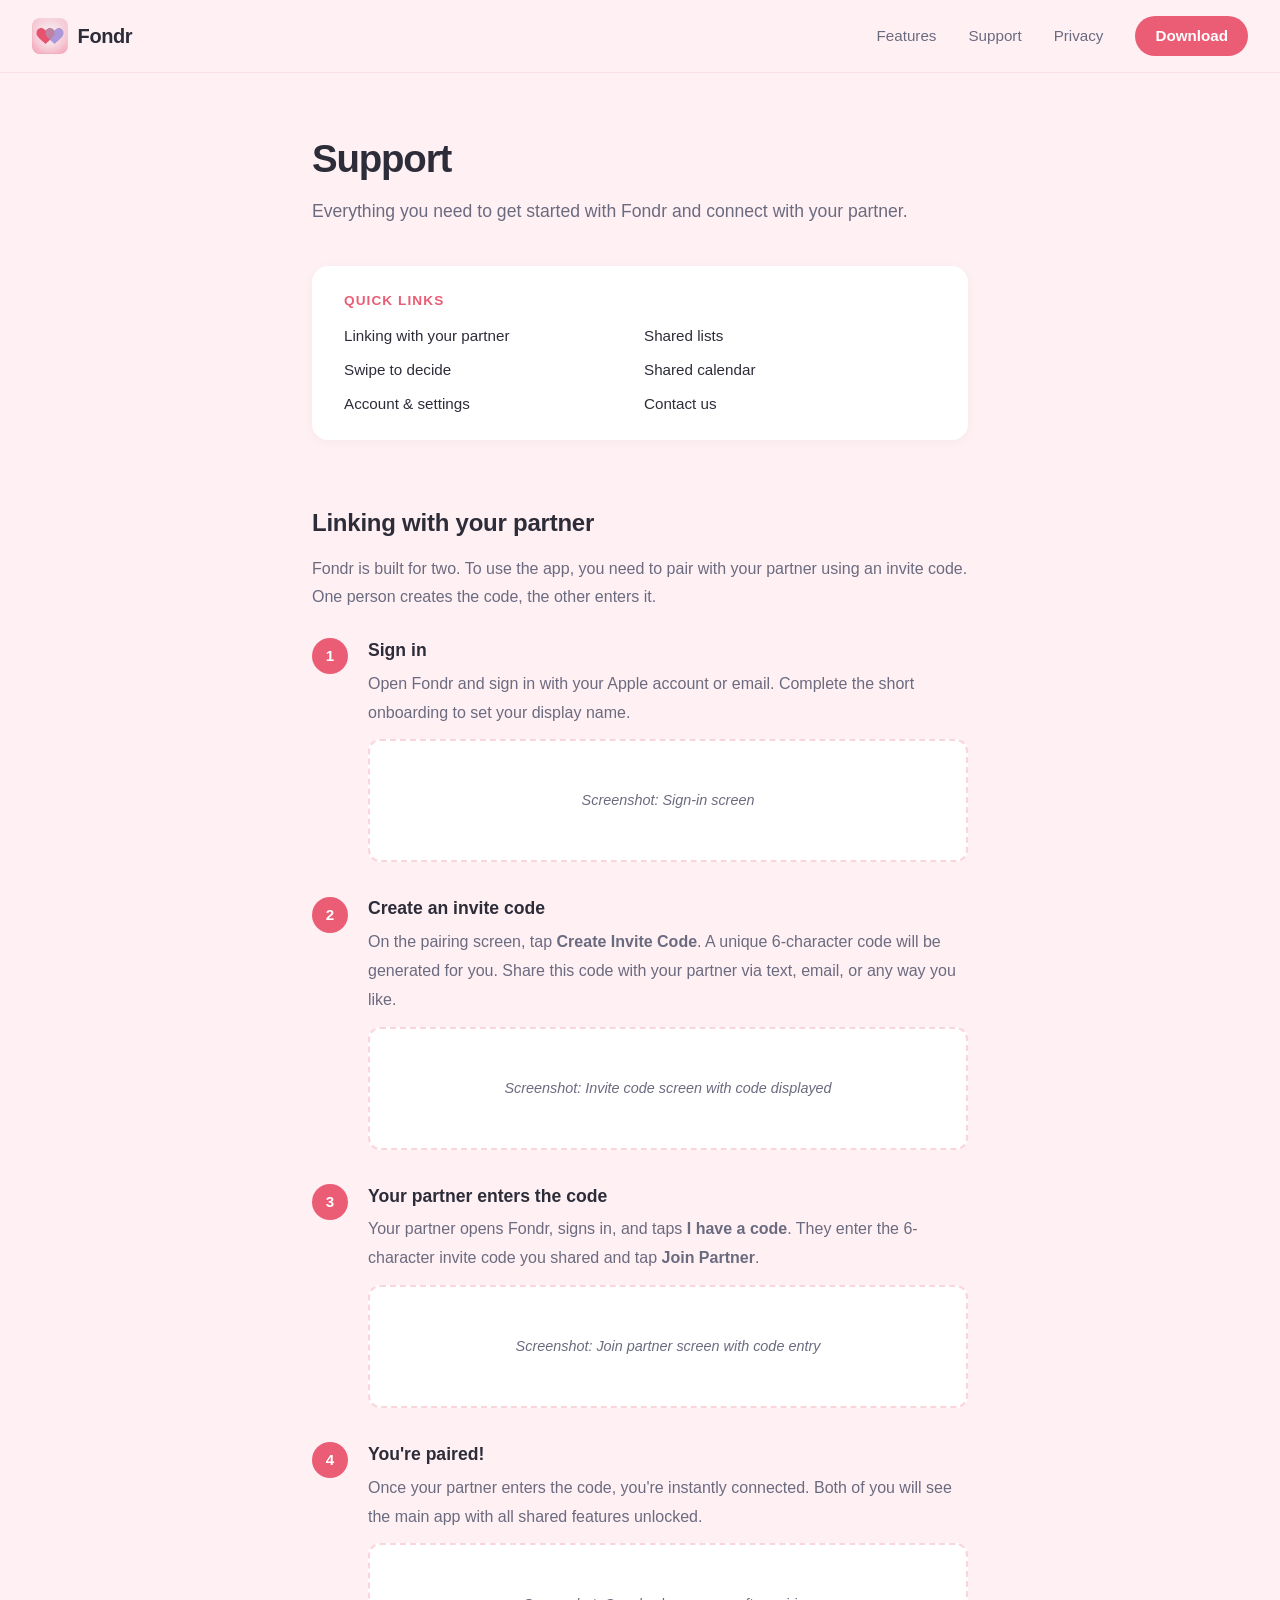
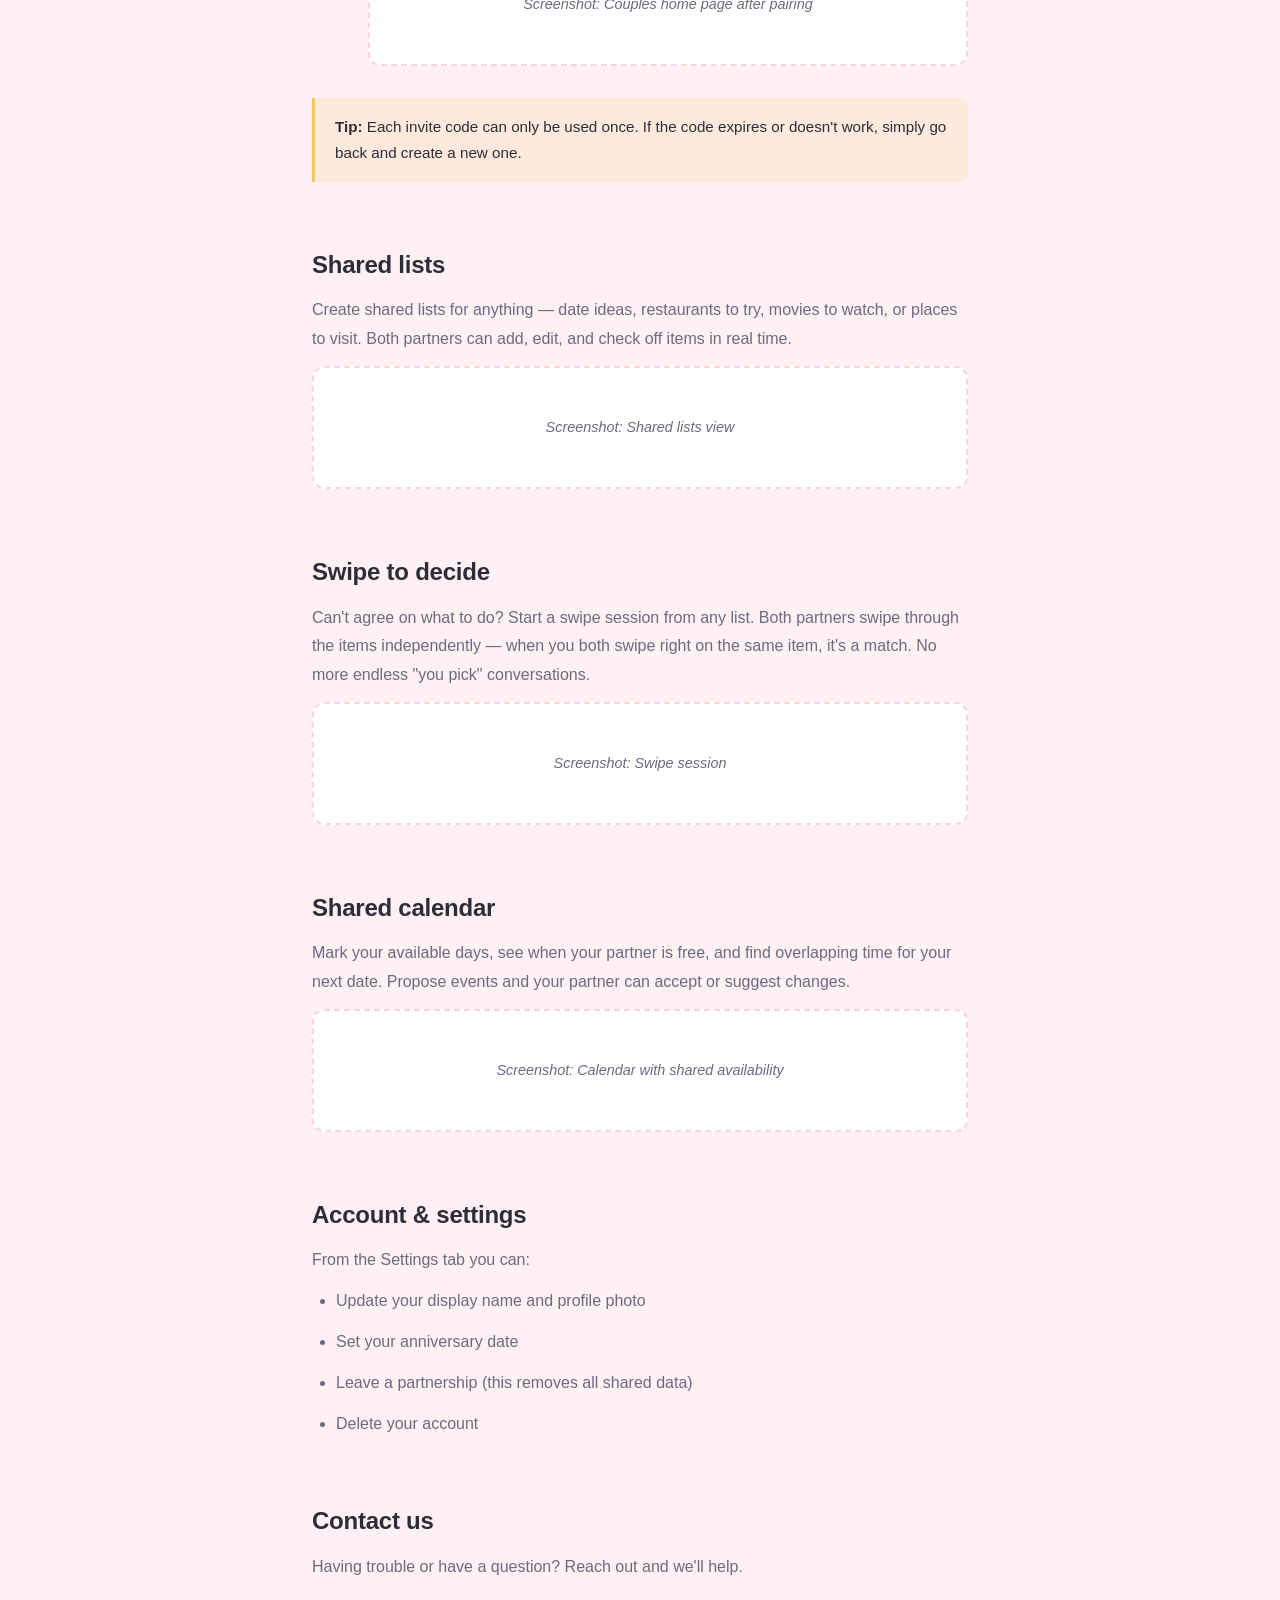
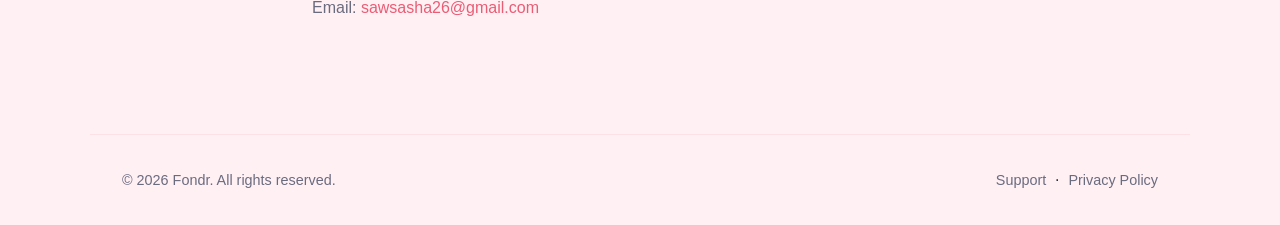
==== support.html @ 7837d965 "Initial website with landing page, privacy policy, and support page" ====
<!DOCTYPE html>
<html lang="en">
<head>
    <meta charset="UTF-8">
    <meta name="viewport" content="width=device-width, initial-scale=1.0">
    <title>Fondr — Support</title>
    <meta name="description" content="Get help with Fondr. Learn how to pair with your partner, manage shared lists, and more.">
    <link rel="stylesheet" href="style.css">
    <link rel="icon" href="Fondr-Icon.jpg" type="image/jpeg">
</head>
<body>

<nav>
    <a href="/" class="nav-brand">
        <img src="Fondr-Icon.jpg" alt="Fondr">
        <span>Fondr</span>
    </a>
    <div class="nav-links">
        <a href="index.html#features">Features</a>
        <a href="support.html">Support</a>
        <a href="privacy.html">Privacy</a>
        <a href="index.html#download" class="nav-cta">Download</a>
    </div>
</nav>

<section class="support">
    <h1>Support</h1>
    <p class="support-intro">Everything you need to get started with Fondr and connect with your partner.</p>

    <div class="support-toc">
        <h3>Quick links</h3>
        <ul>
            <li><a href="#pairing">Linking with your partner</a></li>
            <li><a href="#lists">Shared lists</a></li>
            <li><a href="#swipe">Swipe to decide</a></li>
            <li><a href="#calendar">Shared calendar</a></li>
            <li><a href="#account">Account & settings</a></li>
            <li><a href="#contact">Contact us</a></li>
        </ul>
    </div>

    <article id="pairing">
        <h2>Linking with your partner</h2>
        <p>Fondr is built for two. To use the app, you need to pair with your partner using an invite code. One person creates the code, the other enters it.</p>

        <div class="steps">
            <div class="step">
                <div class="step-number">1</div>
                <div class="step-content">
                    <h3>Sign in</h3>
                    <p>Open Fondr and sign in with your Apple account or email. Complete the short onboarding to set your display name.</p>
                    <div class="screenshot-placeholder">
                        <span>Screenshot: Sign-in screen</span>
                    </div>
                </div>
            </div>

            <div class="step">
                <div class="step-number">2</div>
                <div class="step-content">
                    <h3>Create an invite code</h3>
                    <p>On the pairing screen, tap <strong>Create Invite Code</strong>. A unique 6-character code will be generated for you. Share this code with your partner via text, email, or any way you like.</p>
                    <div class="screenshot-placeholder">
                        <span>Screenshot: Invite code screen with code displayed</span>
                    </div>
                </div>
            </div>

            <div class="step">
                <div class="step-number">3</div>
                <div class="step-content">
                    <h3>Your partner enters the code</h3>
                    <p>Your partner opens Fondr, signs in, and taps <strong>I have a code</strong>. They enter the 6-character invite code you shared and tap <strong>Join Partner</strong>.</p>
                    <div class="screenshot-placeholder">
                        <span>Screenshot: Join partner screen with code entry</span>
                    </div>
                </div>
            </div>

            <div class="step">
                <div class="step-number">4</div>
                <div class="step-content">
                    <h3>You're paired!</h3>
                    <p>Once your partner enters the code, you're instantly connected. Both of you will see the main app with all shared features unlocked.</p>
                    <div class="screenshot-placeholder">
                        <span>Screenshot: Couples home page after pairing</span>
                    </div>
                </div>
            </div>
        </div>

        <div class="support-note">
            <strong>Tip:</strong> Each invite code can only be used once. If the code expires or doesn't work, simply go back and create a new one.
        </div>
    </article>

    <article id="lists">
        <h2>Shared lists</h2>
        <p>Create shared lists for anything — date ideas, restaurants to try, movies to watch, or places to visit. Both partners can add, edit, and check off items in real time.</p>
        <div class="screenshot-placeholder">
            <span>Screenshot: Shared lists view</span>
        </div>
    </article>

    <article id="swipe">
        <h2>Swipe to decide</h2>
        <p>Can't agree on what to do? Start a swipe session from any list. Both partners swipe through the items independently — when you both swipe right on the same item, it's a match. No more endless "you pick" conversations.</p>
        <div class="screenshot-placeholder">
            <span>Screenshot: Swipe session</span>
        </div>
    </article>

    <article id="calendar">
        <h2>Shared calendar</h2>
        <p>Mark your available days, see when your partner is free, and find overlapping time for your next date. Propose events and your partner can accept or suggest changes.</p>
        <div class="screenshot-placeholder">
            <span>Screenshot: Calendar with shared availability</span>
        </div>
    </article>

    <article id="account">
        <h2>Account & settings</h2>
        <p>From the Settings tab you can:</p>
        <ul>
            <li>Update your display name and profile photo</li>
            <li>Set your anniversary date</li>
            <li>Leave a partnership (this removes all shared data)</li>
            <li>Delete your account</li>
        </ul>
    </article>

    <article id="contact">
        <h2>Contact us</h2>
        <p>Having trouble or have a question? Reach out and we'll help.</p>
        <p>Email: <a href="mailto:sawsasha26@gmail.com">sawsasha26@gmail.com</a></p>
    </article>
</section>

<footer>
    <p>&copy; 2026 Fondr. All rights reserved.</p>
    <div>
        <a href="support.html">Support</a>
        &nbsp;&middot;&nbsp;
        <a href="privacy.html">Privacy Policy</a>
    </div>
</footer>

</body>
</html>
---- style.css ----
* {
    margin: 0;
    padding: 0;
    box-sizing: border-box;
}

:root {
    --primary: #EA5D75;
    --secondary: #AF9CDD;
    --accent: #F2C85F;
    --bg: #FFF0F3;
    --bg-white: #ffffff;
    --text: #2D2D3A;
    --text-light: #6B6B80;
    --phone-frame: #1a1a2e;
}

html {
    scroll-behavior: smooth;
}

body {
    font-family: -apple-system, BlinkMacSystemFont, 'SF Pro Display', 'Segoe UI', Roboto, sans-serif;
    background: var(--bg);
    color: var(--text);
    line-height: 1.6;
    overflow-x: hidden;
}

/* ── Navigation ── */

nav {
    position: fixed;
    top: 0;
    width: 100%;
    z-index: 100;
    padding: 1rem 2rem;
    background: rgba(255, 240, 243, 0.85);
    backdrop-filter: blur(20px);
    -webkit-backdrop-filter: blur(20px);
    border-bottom: 1px solid rgba(234, 93, 117, 0.1);
    display: flex;
    justify-content: space-between;
    align-items: center;
}

.nav-brand {
    display: flex;
    align-items: center;
    gap: 0.6rem;
    text-decoration: none;
    color: var(--text);
}

.nav-brand img {
    width: 36px;
    height: 36px;
    border-radius: 8px;
}

.nav-brand span {
    font-size: 1.25rem;
    font-weight: 700;
    letter-spacing: -0.02em;
}

.nav-links {
    display: flex;
    gap: 2rem;
    align-items: center;
}

.nav-links a {
    text-decoration: none;
    color: var(--text-light);
    font-size: 0.95rem;
    font-weight: 500;
    transition: color 0.2s;
}

.nav-links a:hover {
    color: var(--primary);
}

.nav-cta {
    background: var(--primary) !important;
    color: white !important;
    padding: 0.5rem 1.25rem;
    border-radius: 100px;
    font-weight: 600 !important;
    transition: transform 0.2s, box-shadow 0.2s !important;
}

.nav-cta:hover {
    transform: translateY(-1px);
    box-shadow: 0 4px 16px rgba(234, 93, 117, 0.35);
}

/* ── Hero ── */

.hero {
    min-height: 100vh;
    display: flex;
    flex-direction: column;
    align-items: center;
    justify-content: center;
    text-align: center;
    padding: 8rem 2rem 4rem;
    position: relative;
}

.hero::before {
    content: '';
    position: absolute;
    top: -20%;
    left: 50%;
    transform: translateX(-50%);
    width: 600px;
    height: 600px;
    background: radial-gradient(circle, rgba(234, 93, 117, 0.12) 0%, rgba(175, 156, 221, 0.08) 50%, transparent 70%);
    border-radius: 50%;
    pointer-events: none;
}

.hero-icon {
    width: 120px;
    height: 120px;
    border-radius: 28px;
    box-shadow: 0 8px 40px rgba(234, 93, 117, 0.25);
    margin-bottom: 2rem;
    position: relative;
    opacity: 0;
    transform: scale(0.8) translateY(20px);
    animation: heroFadeScale 0.8s cubic-bezier(0.16, 1, 0.3, 1) 0.1s forwards;
}

.hero h1 {
    font-size: 4rem;
    font-weight: 800;
    letter-spacing: -0.04em;
    line-height: 1.1;
    margin-bottom: 1rem;
    background: linear-gradient(135deg, var(--primary), var(--secondary));
    -webkit-background-clip: text;
    -webkit-text-fill-color: transparent;
    background-clip: text;
    opacity: 0;
    transform: translateY(30px);
    animation: heroFadeUp 0.8s cubic-bezier(0.16, 1, 0.3, 1) 0.3s forwards;
}

.hero .tagline {
    font-size: 1.35rem;
    color: var(--text-light);
    max-width: 500px;
    margin: 0 auto 2.5rem;
    font-weight: 400;
    opacity: 0;
    transform: translateY(20px);
    animation: heroFadeUp 0.8s cubic-bezier(0.16, 1, 0.3, 1) 0.5s forwards;
}

.hero .app-store-badge {
    opacity: 0;
    transform: translateY(20px);
    animation: heroFadeUp 0.8s cubic-bezier(0.16, 1, 0.3, 1) 0.7s forwards;
}

@keyframes heroFadeScale {
    to {
        opacity: 1;
        transform: scale(1) translateY(0);
    }
}

@keyframes heroFadeUp {
    to {
        opacity: 1;
        transform: translateY(0);
    }
}

.app-store-badge {
    display: inline-block;
    transition: transform 0.2s;
}

.app-store-badge:hover {
    transform: translateY(-2px);
}

.app-store-badge img {
    height: 54px;
}

/* ── Features ── */

.features {
    max-width: 1100px;
    margin: 0 auto;
    padding: 2rem 2rem 6rem;
}

.feature {
    display: flex;
    align-items: center;
    gap: 5rem;
    padding: 5rem 0;
}

.feature:nth-child(even) {
    flex-direction: row-reverse;
}

/* ── Staggered scroll reveal ── */

.feature-text {
    flex: 1;
    opacity: 0;
    transform: translateX(-60px);
    transition: opacity 0.9s cubic-bezier(0.16, 1, 0.3, 1),
                transform 0.9s cubic-bezier(0.16, 1, 0.3, 1);
}

.feature:nth-child(even) .feature-text {
    transform: translateX(60px);
}

.feature.visible .feature-text {
    opacity: 1;
    transform: translateX(0);
}

.feature .phone-mockup {
    opacity: 0;
    transform: translateY(80px) rotate(4deg);
    transition: opacity 0.9s cubic-bezier(0.16, 1, 0.3, 1) 0.15s,
                transform 0.9s cubic-bezier(0.16, 1, 0.3, 1) 0.15s;
}

.feature:nth-child(even) .phone-mockup {
    transform: translateY(80px) rotate(-4deg);
}

.feature.visible .phone-mockup {
    opacity: 1;
    transform: translateY(0) rotate(0deg);
}

.feature-label {
    display: inline-block;
    font-size: 0.8rem;
    font-weight: 700;
    text-transform: uppercase;
    letter-spacing: 0.1em;
    color: var(--primary);
    background: rgba(234, 93, 117, 0.1);
    padding: 0.35rem 0.9rem;
    border-radius: 100px;
    margin-bottom: 1rem;
    opacity: 0;
    transform: translateY(10px);
    transition: opacity 0.6s cubic-bezier(0.16, 1, 0.3, 1) 0.2s,
                transform 0.6s cubic-bezier(0.16, 1, 0.3, 1) 0.2s;
}

.feature.visible .feature-label {
    opacity: 1;
    transform: translateY(0);
}

.feature-text h2 {
    font-size: 2.4rem;
    font-weight: 800;
    letter-spacing: -0.03em;
    line-height: 1.15;
    margin-bottom: 1rem;
    opacity: 0;
    transform: translateY(20px);
    transition: opacity 0.7s cubic-bezier(0.16, 1, 0.3, 1) 0.3s,
                transform 0.7s cubic-bezier(0.16, 1, 0.3, 1) 0.3s;
}

.feature.visible .feature-text h2 {
    opacity: 1;
    transform: translateY(0);
}

.feature-text p {
    font-size: 1.1rem;
    color: var(--text-light);
    line-height: 1.7;
    max-width: 420px;
    opacity: 0;
    transform: translateY(20px);
    transition: opacity 0.7s cubic-bezier(0.16, 1, 0.3, 1) 0.45s,
                transform 0.7s cubic-bezier(0.16, 1, 0.3, 1) 0.45s;
}

.feature.visible .feature-text p {
    opacity: 1;
    transform: translateY(0);
}

/* ── Phone Mockup ── */

.phone-mockup {
    flex-shrink: 0;
    width: 270px;
    height: 555px;
    background: var(--phone-frame);
    border-radius: 40px;
    padding: 12px;
    box-shadow:
        0 20px 60px rgba(26, 26, 46, 0.2),
        0 0 0 1px rgba(255, 255, 255, 0.1) inset;
    position: relative;
}

.phone-mockup::before {
    content: '';
    position: absolute;
    top: 12px;
    left: 50%;
    transform: translateX(-50%);
    width: 100px;
    height: 28px;
    background: var(--phone-frame);
    border-radius: 0 0 18px 18px;
    z-index: 2;
}

.phone-screen {
    width: 100%;
    height: 100%;
    border-radius: 30px;
    overflow: hidden;
    background: var(--bg);
}

.phone-screen img {
    width: 100%;
    height: 100%;
    object-fit: cover;
    object-position: top;
}

/* ── CTA Section ── */

.cta-section {
    text-align: center;
    padding: 6rem 2rem 8rem;
    position: relative;
    opacity: 0;
    transform: translateY(40px);
    transition: opacity 0.9s cubic-bezier(0.16, 1, 0.3, 1),
                transform 0.9s cubic-bezier(0.16, 1, 0.3, 1);
}

.cta-section.visible {
    opacity: 1;
    transform: translateY(0);
}

.cta-section::before {
    content: '';
    position: absolute;
    bottom: 0;
    left: 50%;
    transform: translateX(-50%);
    width: 800px;
    height: 400px;
    background: radial-gradient(ellipse, rgba(175, 156, 221, 0.1) 0%, transparent 70%);
    pointer-events: none;
}

.cta-section h2 {
    font-size: 2.8rem;
    font-weight: 800;
    letter-spacing: -0.03em;
    margin-bottom: 1rem;
}

.cta-section p {
    color: var(--text-light);
    font-size: 1.15rem;
    margin-bottom: 2rem;
}

/* ── Footer ── */

footer {
    border-top: 1px solid rgba(234, 93, 117, 0.1);
    padding: 2rem;
    text-align: center;
    display: flex;
    justify-content: space-between;
    align-items: center;
    max-width: 1100px;
    margin: 0 auto;
}

footer p {
    color: var(--text-light);
    font-size: 0.9rem;
}

footer a {
    color: var(--text-light);
    text-decoration: none;
    font-size: 0.9rem;
    transition: color 0.2s;
}

footer a:hover {
    color: var(--primary);
}

/* ── Privacy Policy Page ── */

.privacy {
    max-width: 720px;
    margin: 0 auto;
    padding: 8rem 2rem 4rem;
}

.privacy h1 {
    font-size: 2.4rem;
    font-weight: 800;
    letter-spacing: -0.03em;
    margin-bottom: 0.5rem;
}

.privacy .effective-date {
    color: var(--text-light);
    margin-bottom: 2.5rem;
    font-size: 0.95rem;
}

.privacy h2 {
    font-size: 1.35rem;
    font-weight: 700;
    margin-top: 2.5rem;
    margin-bottom: 0.75rem;
    letter-spacing: -0.01em;
}

.privacy p,
.privacy li {
    color: var(--text-light);
    font-size: 1rem;
    line-height: 1.8;
    margin-bottom: 0.75rem;
}

.privacy ul {
    padding-left: 1.5rem;
    margin-bottom: 1rem;
}

.privacy a {
    color: var(--primary);
    text-decoration: none;
}

.privacy a:hover {
    text-decoration: underline;
}

/* ── Support Page ── */

.support {
    max-width: 720px;
    margin: 0 auto;
    padding: 8rem 2rem 4rem;
}

.support h1 {
    font-size: 2.4rem;
    font-weight: 800;
    letter-spacing: -0.03em;
    margin-bottom: 0.5rem;
}

.support-intro {
    color: var(--text-light);
    font-size: 1.1rem;
    margin-bottom: 2.5rem;
}

.support-toc {
    background: var(--bg-white);
    border-radius: 16px;
    padding: 1.5rem 2rem;
    margin-bottom: 3rem;
    box-shadow: 0 2px 12px rgba(0, 0, 0, 0.04);
}

.support-toc h3 {
    font-size: 0.85rem;
    font-weight: 700;
    text-transform: uppercase;
    letter-spacing: 0.08em;
    color: var(--primary);
    margin-bottom: 0.75rem;
}

.support-toc ul {
    list-style: none;
    padding: 0;
    display: grid;
    grid-template-columns: 1fr 1fr;
    gap: 0.5rem;
}

.support-toc a {
    color: var(--text);
    text-decoration: none;
    font-size: 0.95rem;
    font-weight: 500;
    transition: color 0.2s;
}

.support-toc a:hover {
    color: var(--primary);
}

.support article {
    margin-bottom: 3rem;
    padding-top: 1rem;
}

.support article h2 {
    font-size: 1.5rem;
    font-weight: 700;
    letter-spacing: -0.01em;
    margin-bottom: 0.75rem;
}

.support article p,
.support article li {
    color: var(--text-light);
    font-size: 1rem;
    line-height: 1.8;
    margin-bottom: 0.75rem;
}

.support article ul {
    padding-left: 1.5rem;
    margin-bottom: 1rem;
}

.support article a {
    color: var(--primary);
    text-decoration: none;
}

.support article a:hover {
    text-decoration: underline;
}

.steps {
    margin: 1.5rem 0 2rem;
}

.step {
    display: flex;
    gap: 1.25rem;
    margin-bottom: 2rem;
}

.step-number {
    flex-shrink: 0;
    width: 36px;
    height: 36px;
    background: var(--primary);
    color: white;
    border-radius: 50%;
    display: flex;
    align-items: center;
    justify-content: center;
    font-weight: 700;
    font-size: 0.95rem;
    margin-top: 0.15rem;
}

.step-content h3 {
    font-size: 1.1rem;
    font-weight: 700;
    margin-bottom: 0.35rem;
}

.step-content p {
    color: var(--text-light);
    font-size: 0.95rem;
    line-height: 1.7;
    margin-bottom: 0.75rem;
}

.screenshot-placeholder {
    background: var(--bg-white);
    border: 2px dashed rgba(234, 93, 117, 0.25);
    border-radius: 12px;
    padding: 3rem 1.5rem;
    text-align: center;
    color: var(--text-light);
    font-size: 0.9rem;
    font-style: italic;
    margin-top: 0.5rem;
}

.support-note {
    background: rgba(242, 200, 95, 0.15);
    border-left: 3px solid var(--accent);
    border-radius: 0 8px 8px 0;
    padding: 1rem 1.25rem;
    font-size: 0.95rem;
    color: var(--text);
    line-height: 1.7;
}

/* ── Responsive ── */

@media (max-width: 768px) {
    nav {
        padding: 0.75rem 1.25rem;
    }

    .nav-links {
        gap: 1rem;
    }

    .nav-links a:not(.nav-cta) {
        display: none;
    }

    .hero {
        padding: 7rem 1.5rem 3rem;
        min-height: auto;
    }

    .hero h1 {
        font-size: 2.6rem;
    }

    .hero .tagline {
        font-size: 1.1rem;
    }

    .hero-icon {
        width: 90px;
        height: 90px;
        border-radius: 22px;
    }

    .features {
        padding: 0 1.5rem 3rem;
    }

    .feature {
        flex-direction: column !important;
        gap: 2.5rem;
        padding: 3rem 0;
        text-align: center;
    }

    .feature-text,
    .feature:nth-child(even) .feature-text {
        transform: translateX(0) translateY(30px);
    }

    .feature .phone-mockup,
    .feature:nth-child(even) .phone-mockup {
        transform: translateY(40px) rotate(0deg);
    }

    .feature-text p {
        max-width: 100%;
    }

    .feature-text h2 {
        font-size: 1.8rem;
    }

    .phone-mockup {
        width: 230px;
        height: 472px;
        border-radius: 34px;
        padding: 10px;
    }

    .phone-mockup::before {
        width: 85px;
        height: 24px;
        top: 10px;
        border-radius: 0 0 15px 15px;
    }

    .phone-screen {
        border-radius: 26px;
    }

    .cta-section h2 {
        font-size: 2rem;
    }

    footer {
        flex-direction: column;
        gap: 0.75rem;
    }
}
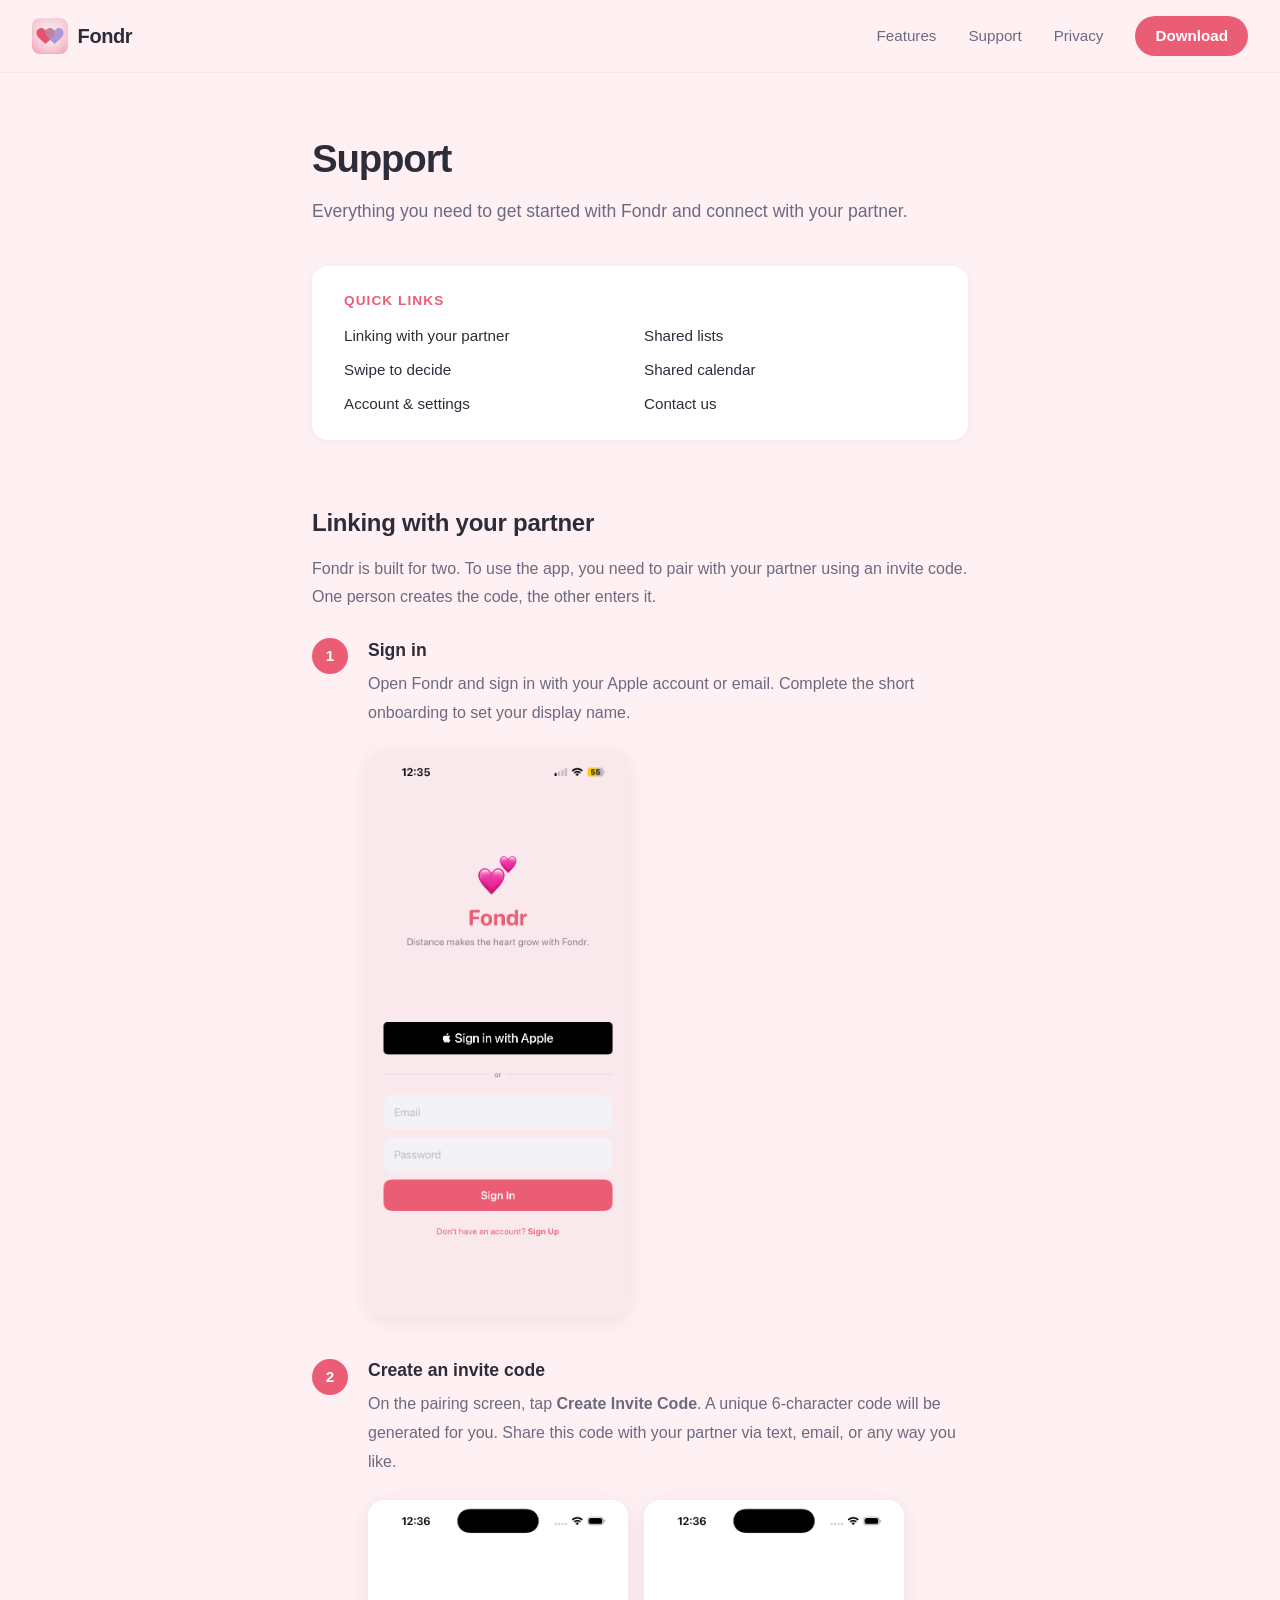
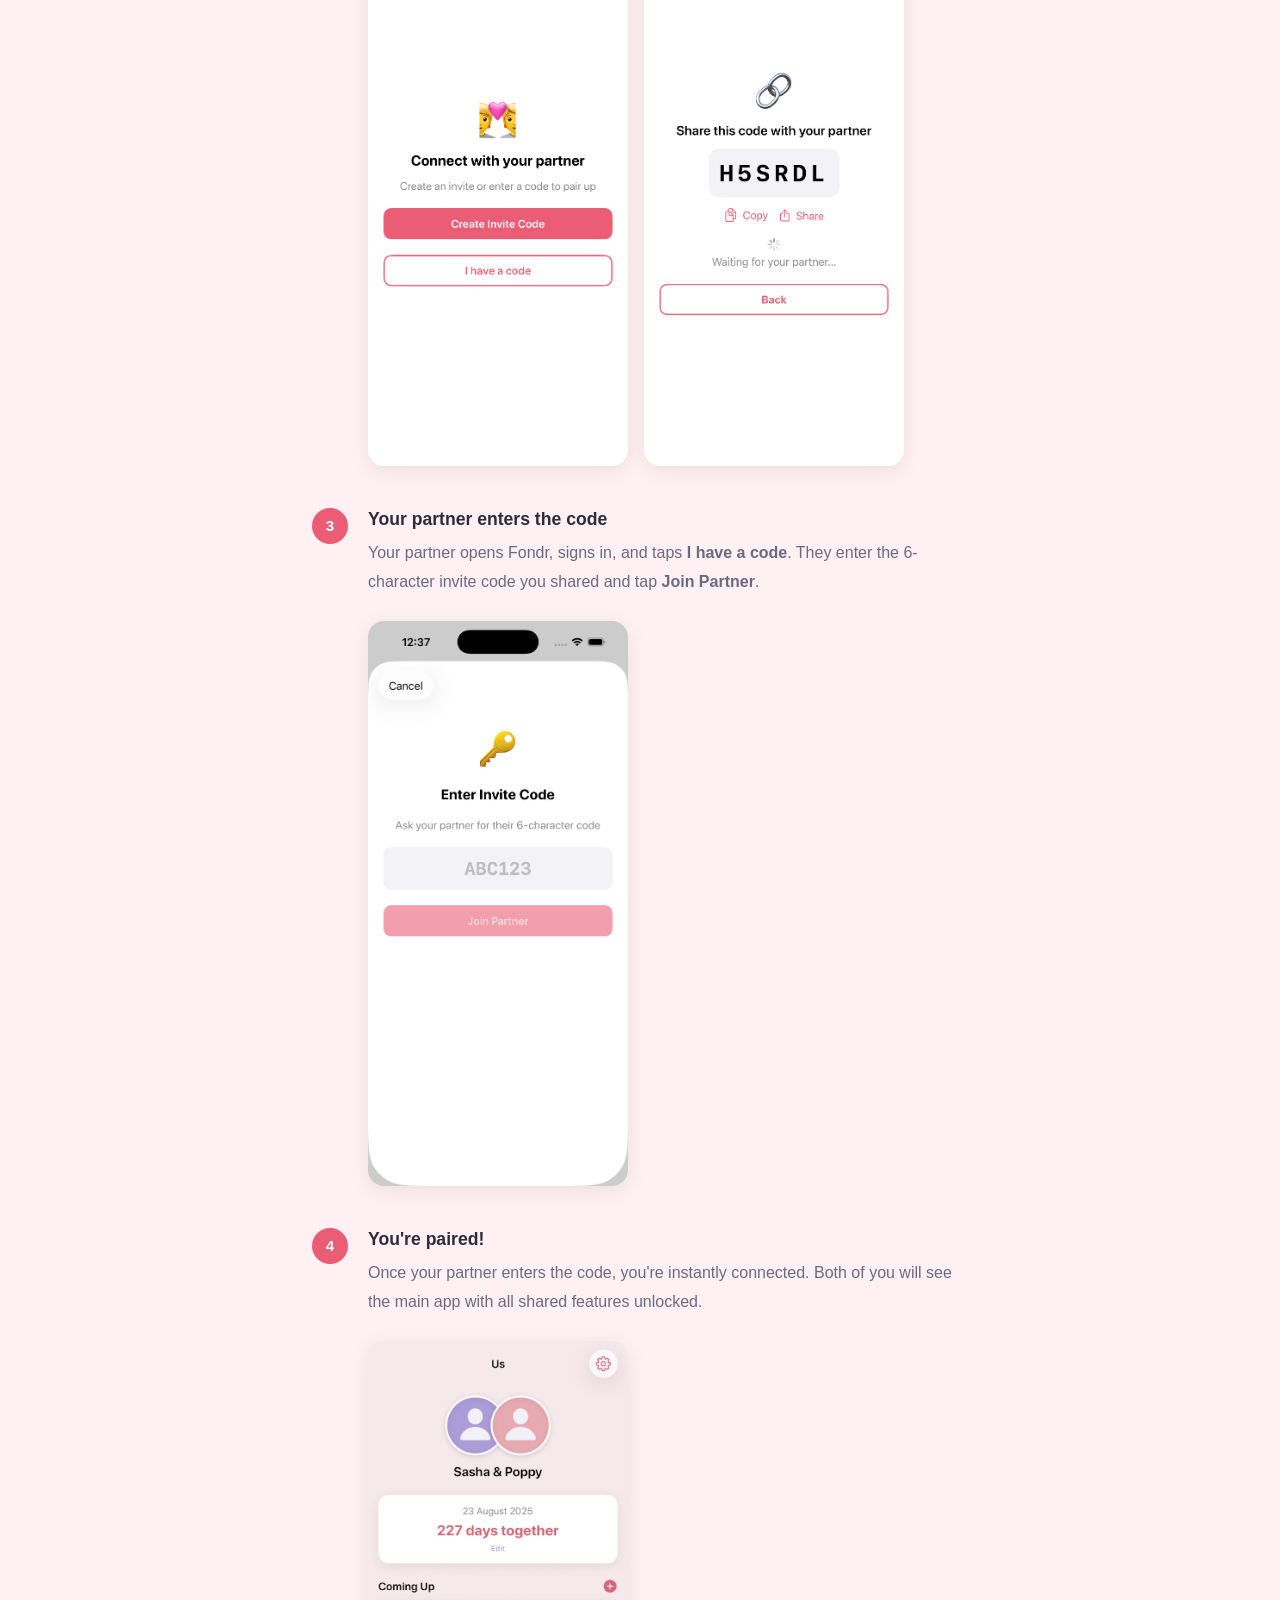
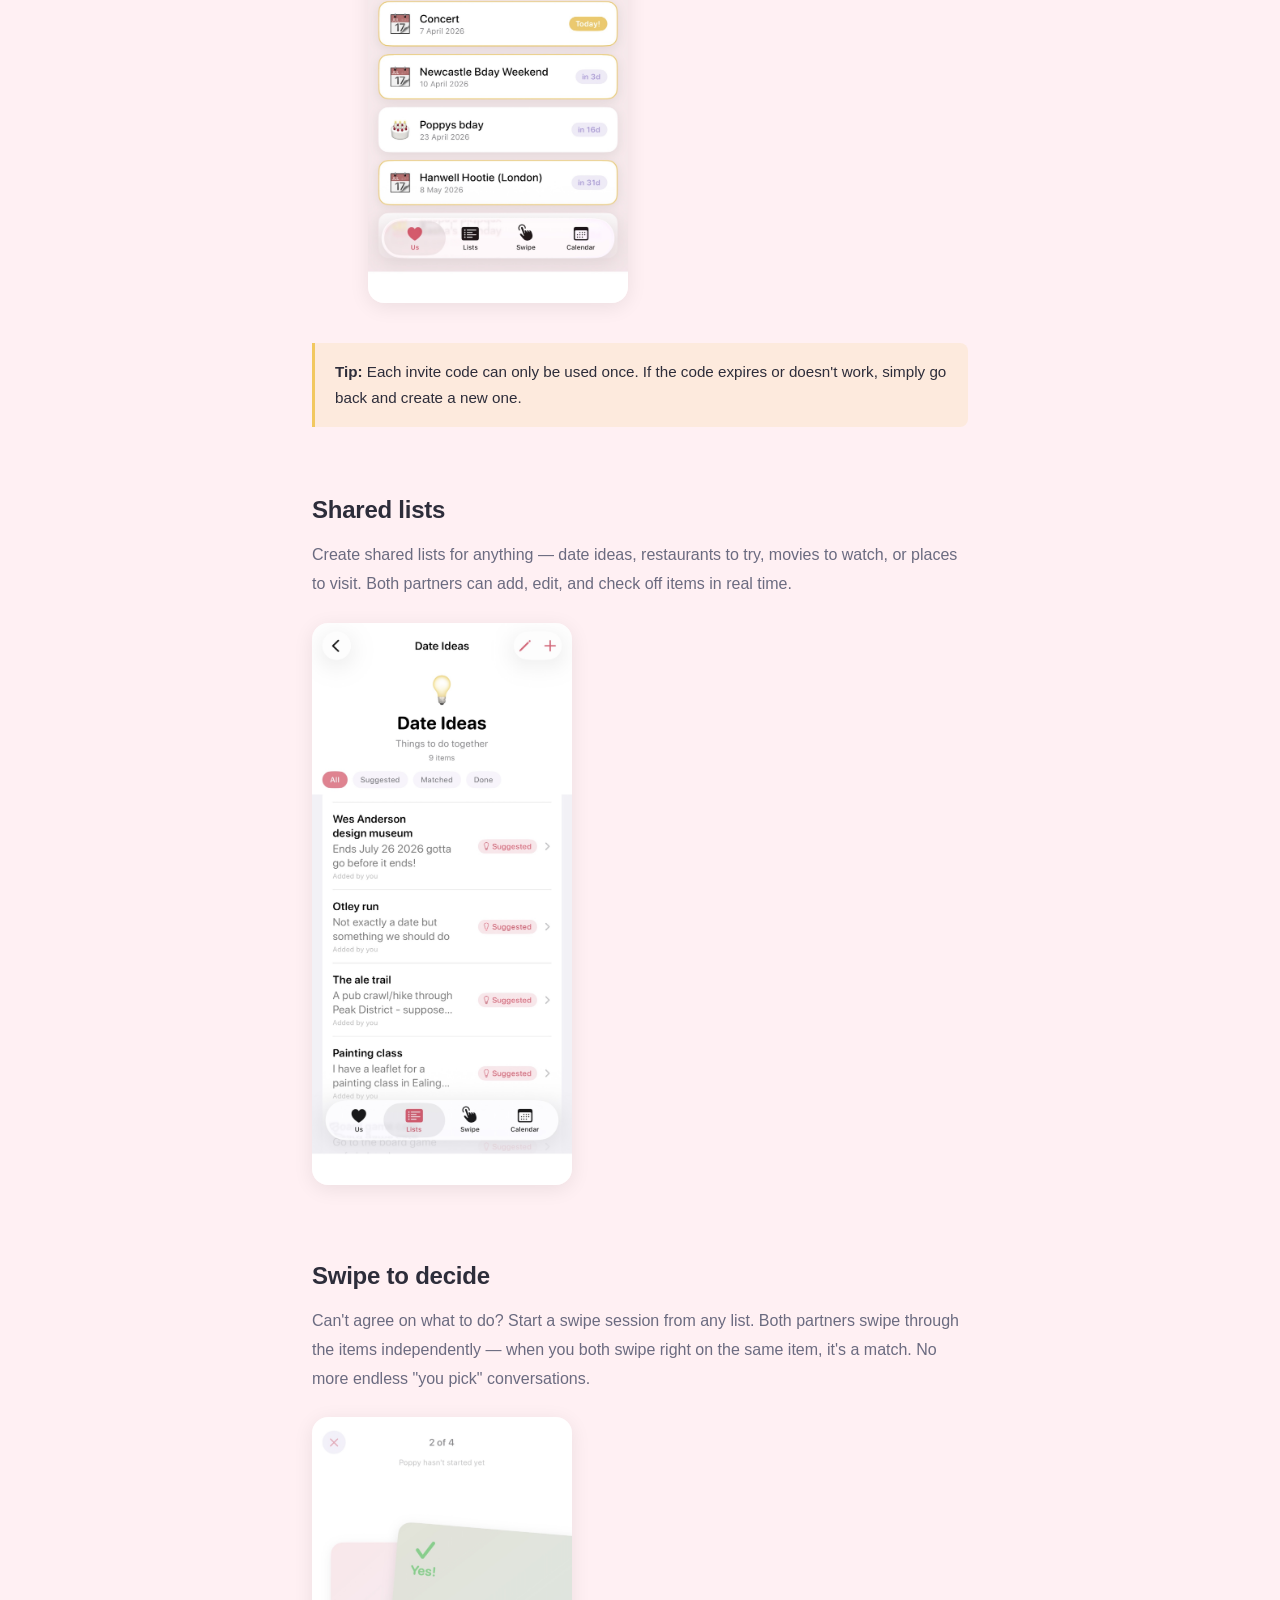
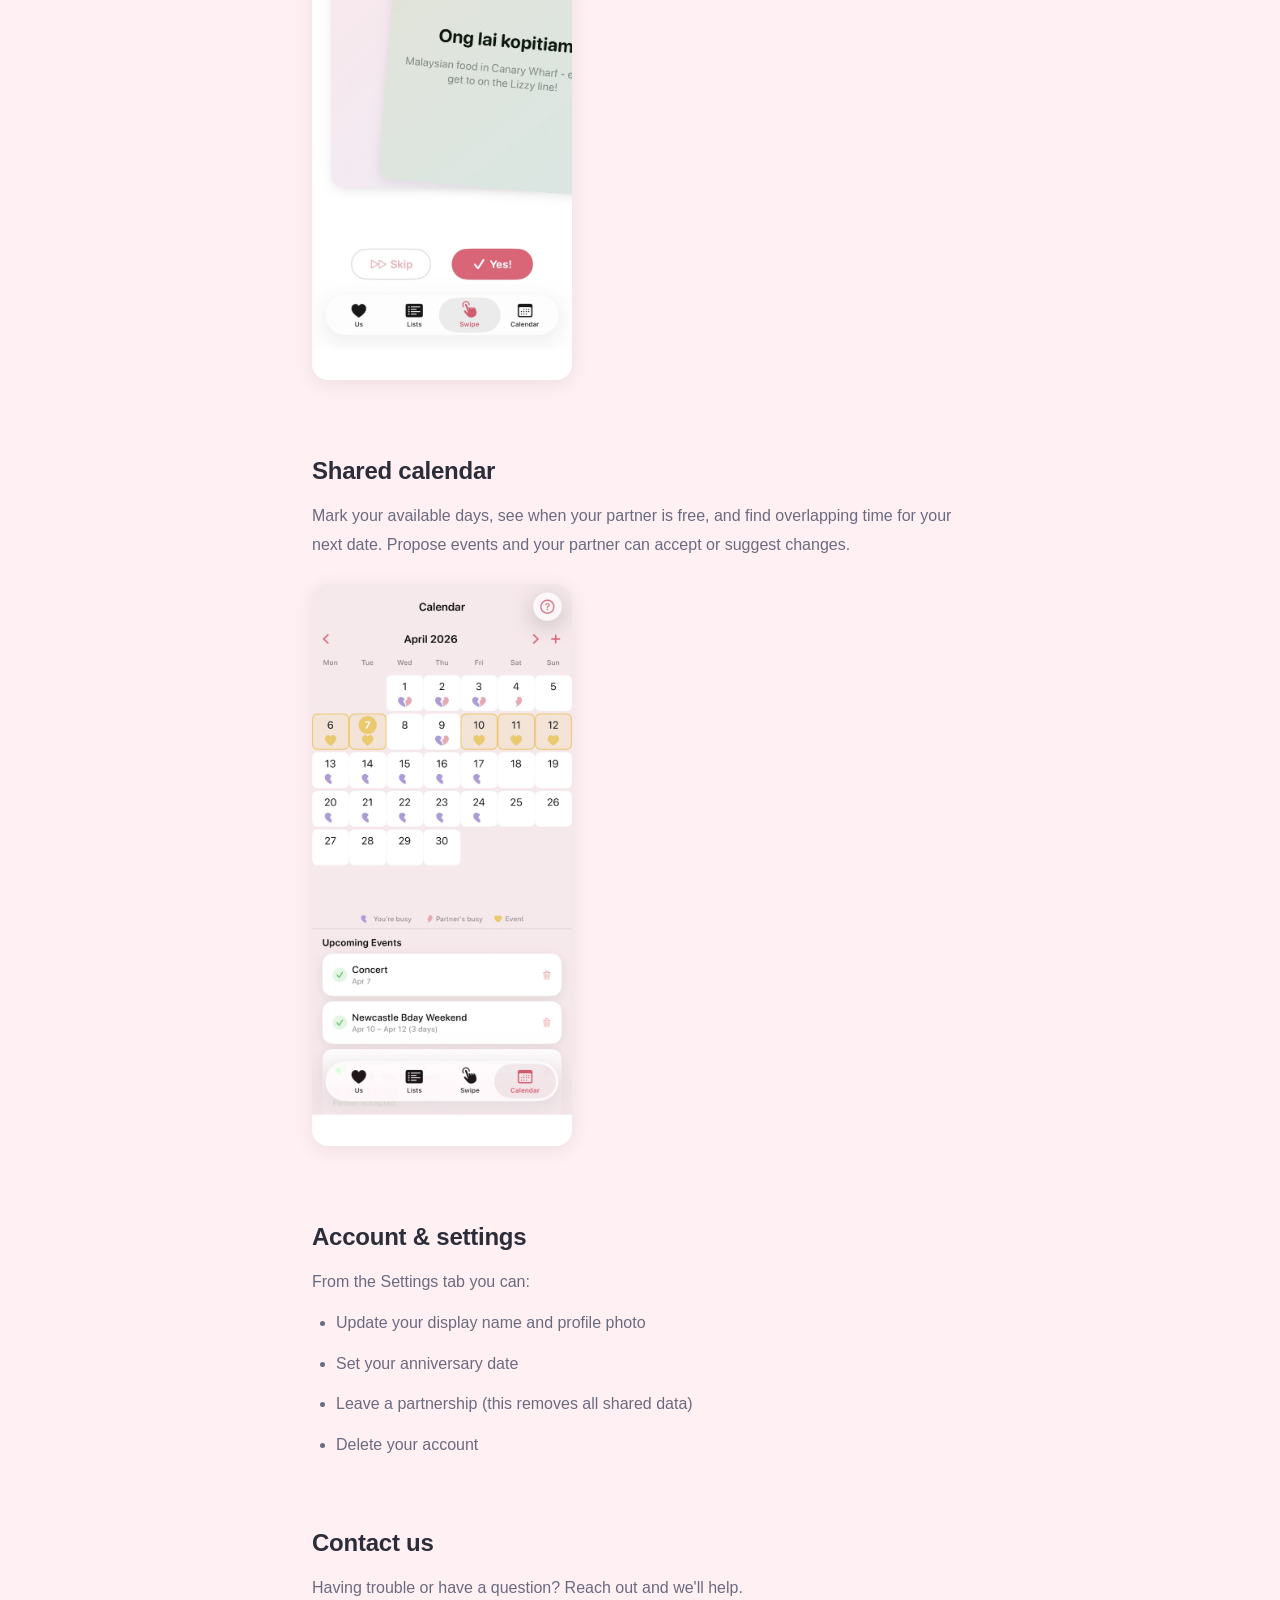
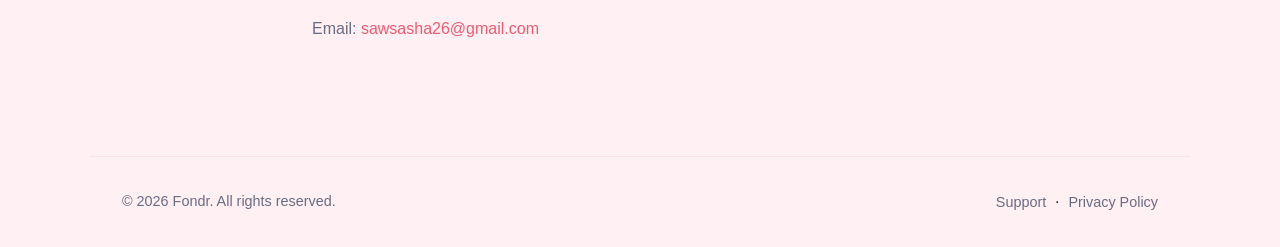
==== commit 74faafac: "Add screenshots to support page, replace placeholders with real images" ====
--- a/support.html
+++ b/support.html
@@ -49,9 +49,7 @@
                 <div class="step-content">
                     <h3>Sign in</h3>
                     <p>Open Fondr and sign in with your Apple account or email. Complete the short onboarding to set your display name.</p>
-                    <div class="screenshot-placeholder">
-                        <span>Screenshot: Sign-in screen</span>
-                    </div>
+                    <img src="screenshots/sign-in.PNG" alt="Fondr sign-in screen" class="support-screenshot">
                 </div>
             </div>
 
@@ -60,9 +58,8 @@
                 <div class="step-content">
                     <h3>Create an invite code</h3>
                     <p>On the pairing screen, tap <strong>Create Invite Code</strong>. A unique 6-character code will be generated for you. Share this code with your partner via text, email, or any way you like.</p>
-                    <div class="screenshot-placeholder">
-                        <span>Screenshot: Invite code screen with code displayed</span>
-                    </div>
+                    <img src="screenshots/link-with-partner.png" alt="Connect with your partner screen" class="support-screenshot">
+                    <img src="screenshots/create-code.png" alt="Invite code displayed" class="support-screenshot">
                 </div>
             </div>
 
@@ -71,9 +68,7 @@
                 <div class="step-content">
                     <h3>Your partner enters the code</h3>
                     <p>Your partner opens Fondr, signs in, and taps <strong>I have a code</strong>. They enter the 6-character invite code you shared and tap <strong>Join Partner</strong>.</p>
-                    <div class="screenshot-placeholder">
-                        <span>Screenshot: Join partner screen with code entry</span>
-                    </div>
+                    <img src="screenshots/input-code.png" alt="Enter invite code screen" class="support-screenshot">
                 </div>
             </div>
 
@@ -82,9 +77,7 @@
                 <div class="step-content">
                     <h3>You're paired!</h3>
                     <p>Once your partner enters the code, you're instantly connected. Both of you will see the main app with all shared features unlocked.</p>
-                    <div class="screenshot-placeholder">
-                        <span>Screenshot: Couples home page after pairing</span>
-                    </div>
+                    <img src="screenshots/couples-page.JPEG" alt="Couples home page after pairing" class="support-screenshot">
                 </div>
             </div>
         </div>
@@ -97,25 +90,19 @@
     <article id="lists">
         <h2>Shared lists</h2>
         <p>Create shared lists for anything — date ideas, restaurants to try, movies to watch, or places to visit. Both partners can add, edit, and check off items in real time.</p>
-        <div class="screenshot-placeholder">
-            <span>Screenshot: Shared lists view</span>
-        </div>
+        <img src="screenshots/shared-lists.JPEG" alt="Shared lists view" class="support-screenshot">
     </article>
 
     <article id="swipe">
         <h2>Swipe to decide</h2>
         <p>Can't agree on what to do? Start a swipe session from any list. Both partners swipe through the items independently — when you both swipe right on the same item, it's a match. No more endless "you pick" conversations.</p>
-        <div class="screenshot-placeholder">
-            <span>Screenshot: Swipe session</span>
-        </div>
+        <img src="screenshots/swipe.JPEG" alt="Swipe session" class="support-screenshot">
     </article>
 
     <article id="calendar">
         <h2>Shared calendar</h2>
         <p>Mark your available days, see when your partner is free, and find overlapping time for your next date. Propose events and your partner can accept or suggest changes.</p>
-        <div class="screenshot-placeholder">
-            <span>Screenshot: Calendar with shared availability</span>
-        </div>
+        <img src="screenshots/calendar.JPEG" alt="Calendar with shared availability" class="support-screenshot">
     </article>
 
     <article id="account">
--- a/style.css
+++ b/style.css
@@ -597,16 +597,12 @@
     margin-bottom: 0.75rem;
 }
 
-.screenshot-placeholder {
-    background: var(--bg-white);
-    border: 2px dashed rgba(234, 93, 117, 0.25);
-    border-radius: 12px;
-    padding: 3rem 1.5rem;
-    text-align: center;
-    color: var(--text-light);
-    font-size: 0.9rem;
-    font-style: italic;
-    margin-top: 0.5rem;
+.support-screenshot {
+    max-width: 260px;
+    border-radius: 16px;
+    box-shadow: 0 4px 20px rgba(0, 0, 0, 0.08);
+    margin-top: 0.75rem;
+    margin-right: 0.75rem;
 }
 
 .support-note {
